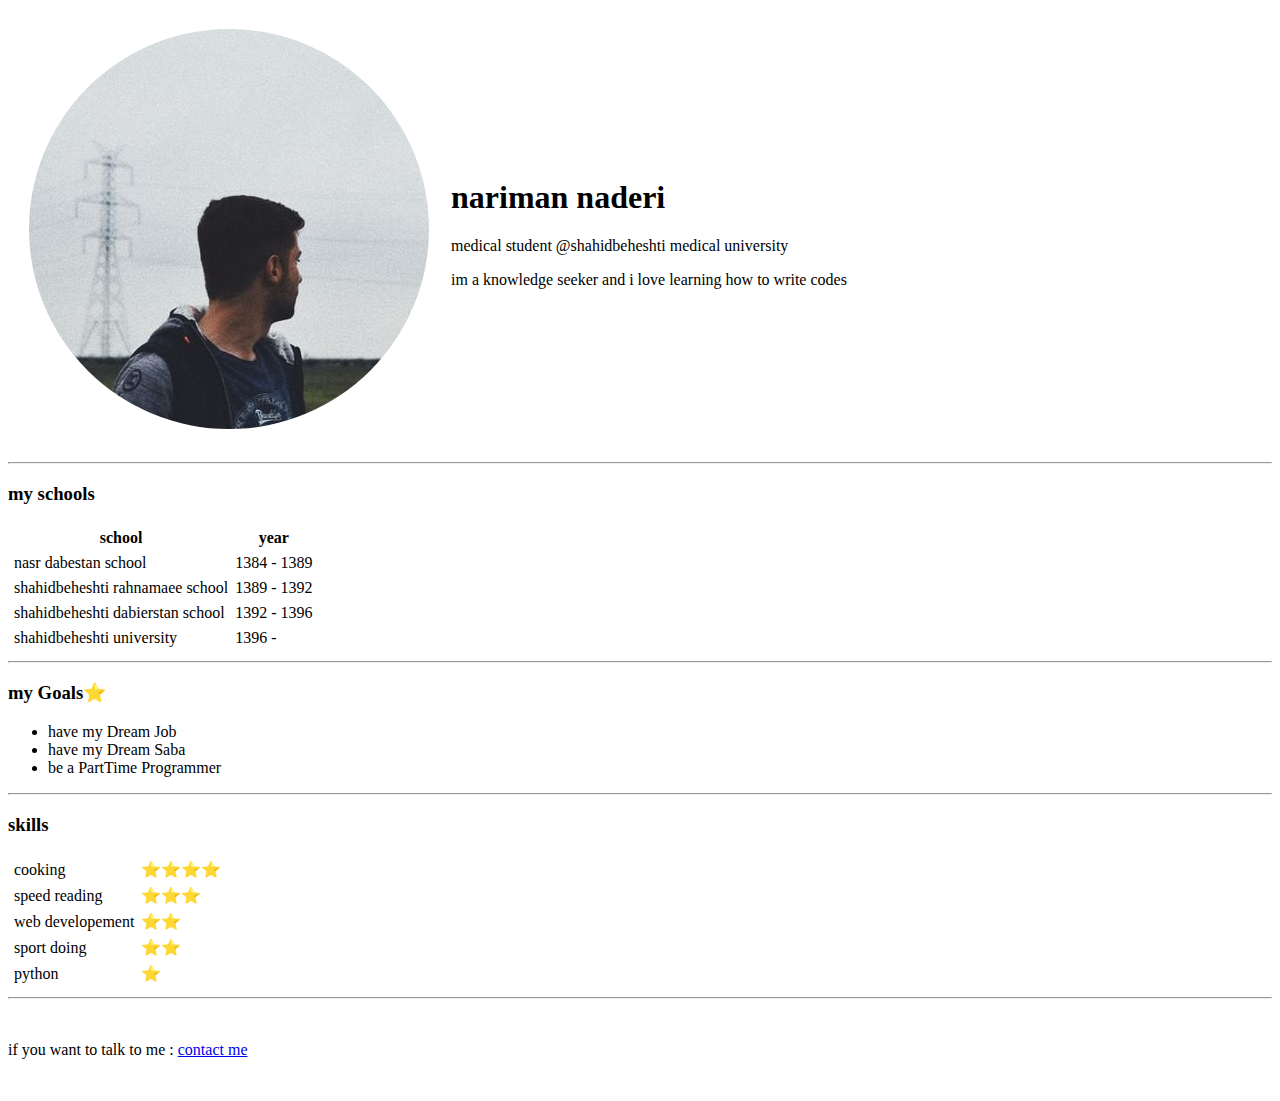
==== index.html @ 0d167742 "Update and rename  index.html to index.html" ====
<!DOCTYPE html>
<html lang="en" dir="ltr">

<head>
  <meta charset="utf-8">
  <title>my ziba website</title>
</head>

<body>
  <table cellspacing="20">
    <tr>
      <td>
        <img src="nariman-round.png" alt="narijoojoo">
      </td>
      <td>
        <h1>nariman naderi</h1>
        <p>medical student @shahidbeheshti medical university </p>
        <p>im a knowledge seeker and i love learning how to write codes</p>
      </td>
    </tr>
  </table>
  <hr>
  <h3>my schools</h3>
  <table cellspacing="5">
    <thead>
      <tr>
        <th> school</th>
        <th> year </th>
      </tr>
    </thead>
    <tbody>
      <tr>
        <td>nasr dabestan school</td>
        <td> 1384 - 1389 </td>
      </tr>
      <tr>
        <td>shahidbeheshti rahnamaee school</td>
        <td> 1389 - 1392 </td>
      </tr>
      <tr>
        <td>shahidbeheshti dabierstan school</td>
        <td> 1392 - 1396 </td>
      </tr>
      <tr>
        <td>shahidbeheshti university</td>
        <td> 1396 - </td>
      </tr>
    </tbody>
  </table>
  <hr>
  <h3>my Goals⭐</h3>
  <ul>
    <li>have my Dream Job</li>
    <li>have my Dream Saba</li>
    <li>be a PartTime Programmer</li>
  </ul>
  <hr>
  <h3>skills</h3>
  <table cellspacing="5">

      <tr>
        <td>cooking</td>
        <td>⭐⭐⭐⭐</td>
      </tr>
      <tr>
        <td>speed reading</td>
        <td>⭐⭐⭐</td>
      </tr>
      <tr>
        <td>web developement</td>
        <td>⭐⭐</td>
      </tr>
      <tr>
        <td>sport doing</td>
        <td>⭐⭐</td>
      </tr>
      <tr>
        <td>python</td>
        <td>⭐</td>
      </tr>

  </table>
  <hr>
  <br>
  <p>if you want to talk to me : <a href="contact_me.html">contact me</a></p>

  <br>
</body>

</html>
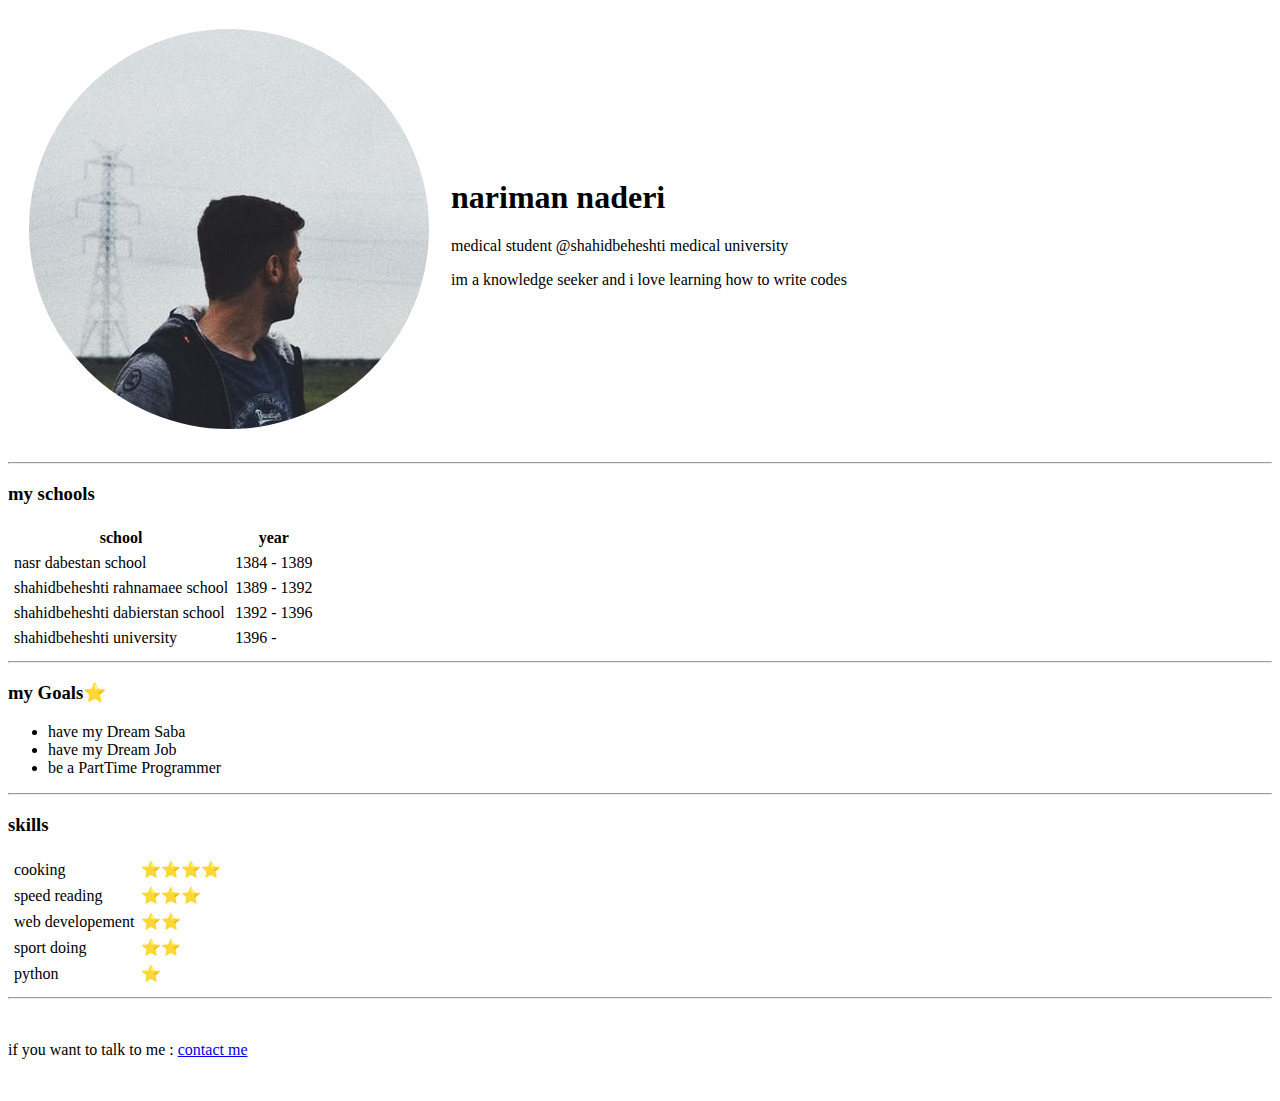
==== commit 6f897de5: "Update index.html" ====
--- a/index.html
+++ b/index.html
@@ -50,8 +50,8 @@
   <hr>
   <h3>my Goals⭐</h3>
   <ul>
+    <li>have my Dream Saba</li>
     <li>have my Dream Job</li>
-    <li>have my Dream Saba</li>
     <li>be a PartTime Programmer</li>
   </ul>
   <hr>
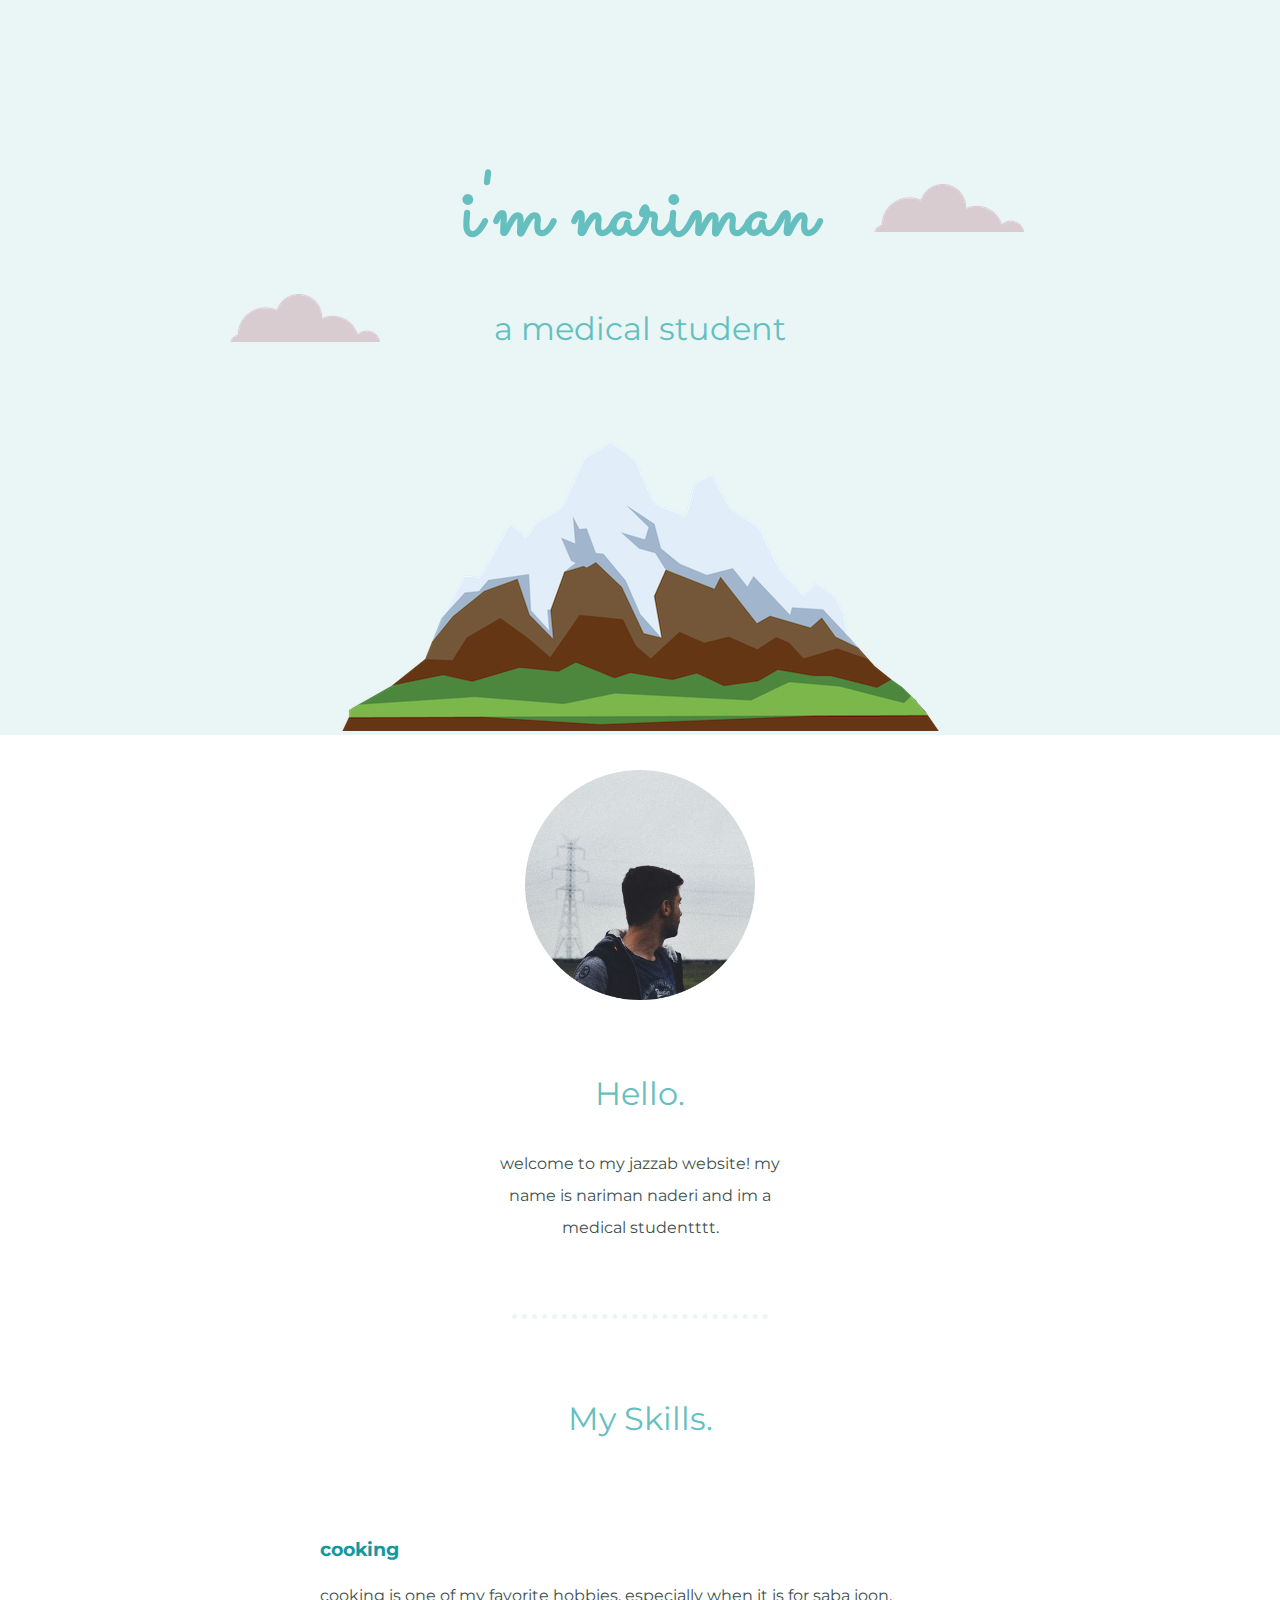
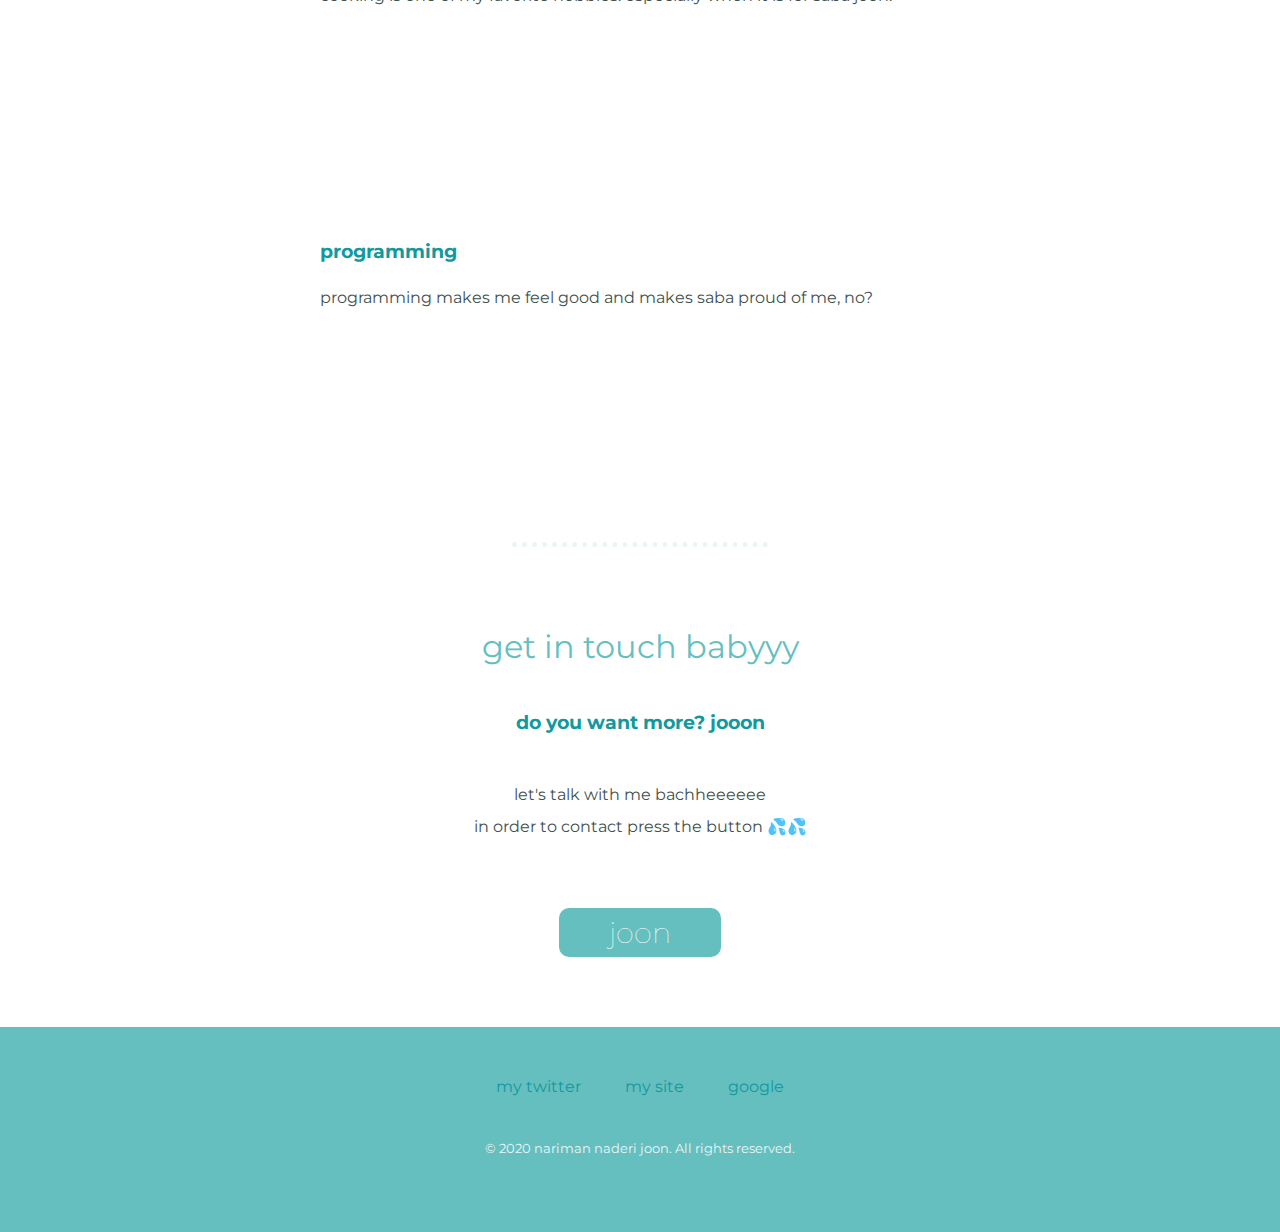
==== commit d74e6a6c: "Add files via upload" ====
--- a/index.html
+++ b/index.html
@@ -3,88 +3,71 @@
 
 <head>
   <meta charset="utf-8">
-  <title>my ziba website</title>
+  <title>nariman naderi website</title>
+  <link rel="stylesheet" href="css/styles.css">
+  <link rel="icon" href="favicon.ico">
+  <link href="https://fonts.googleapis.com/css2?family=Merriweather&family=Montserrat&family=Sacramento&display=swap" rel="stylesheet">
 </head>
 
 <body>
-  <table cellspacing="20">
-    <tr>
-      <td>
-        <img src="nariman-round.png" alt="narijoojoo">
-      </td>
-      <td>
-        <h1>nariman naderi</h1>
-        <p>medical student @shahidbeheshti medical university </p>
-        <p>im a knowledge seeker and i love learning how to write codes</p>
-      </td>
-    </tr>
-  </table>
-  <hr>
-  <h3>my schools</h3>
-  <table cellspacing="5">
-    <thead>
-      <tr>
-        <th> school</th>
-        <th> year </th>
-      </tr>
-    </thead>
-    <tbody>
-      <tr>
-        <td>nasr dabestan school</td>
-        <td> 1384 - 1389 </td>
-      </tr>
-      <tr>
-        <td>shahidbeheshti rahnamaee school</td>
-        <td> 1389 - 1392 </td>
-      </tr>
-      <tr>
-        <td>shahidbeheshti dabierstan school</td>
-        <td> 1392 - 1396 </td>
-      </tr>
-      <tr>
-        <td>shahidbeheshti university</td>
-        <td> 1396 - </td>
-      </tr>
-    </tbody>
-  </table>
-  <hr>
-  <h3>my Goals⭐</h3>
-  <ul>
-    <li>have my Dream Saba</li>
-    <li>have my Dream Job</li>
-    <li>be a PartTime Programmer</li>
-  </ul>
-  <hr>
-  <h3>skills</h3>
-  <table cellspacing="5">
 
-      <tr>
-        <td>cooking</td>
-        <td>⭐⭐⭐⭐</td>
-      </tr>
-      <tr>
-        <td>speed reading</td>
-        <td>⭐⭐⭐</td>
-      </tr>
-      <tr>
-        <td>web developement</td>
-        <td>⭐⭐</td>
-      </tr>
-      <tr>
-        <td>sport doing</td>
-        <td>⭐⭐</td>
-      </tr>
-      <tr>
-        <td>python</td>
-        <td>⭐</td>
-      </tr>
+  <div class="top-container">
+    <img class="top-cloud" src="images/cloud.png" alt="">
+    <h1>i'm nariman</h1>
+    <h2 class="h2top">a medical student</h2>
+    <img class="bottom-cloud" src="images/cloud.png" alt="">
+    <img src="images/mountain.png" alt="">
+  </div>
 
-  </table>
-  <hr>
-  <br>
-  <p>if you want to talk to me : <a href="contact_me.html">contact me</a></p>
 
-  <br>
+
+
+  <div class="middle-container">
+    <div class="profile">
+      <img class="profile-pic pro-dis" src="images/nariman-round.png" alt="">
+      <h2 class="pro-dis">Hello.</h2>
+      <p class="pro-dis info">welcome to my jazzab website! my name is nariman naderi and im a medical studentttt.</p>
+    </div>
+    <hr>
+
+    <div class="skills">
+      <h2>My Skills.</h2>
+
+      <div class="skill-row">
+        <img class="skill-pic1" src="https://image.flaticon.com/icons/svg/1980/1980708.svg" alt="">
+        <h3>cooking</h3>
+        <p>cooking is one of my favorite hobbies. especially when it is for saba joon.<br><br><br><br><br></p>
+      </div>
+
+      <div class="skill-row">
+        <img class="skill-pic2" src="https://image.flaticon.com/icons/svg/1336/1336494.svg" alt="">
+        <h3>programming</h3>
+        <p>programming makes me feel good and makes saba proud of me, no?<br><br><br><br><br></p>
+      </div>
+    </div>
+  </div>
+
+<hr>
+  <div class="contact-me">
+    <h2 class="con">get in touch babyyy</h2>
+    <h3 class="con">do you want more? jooon</h3>
+    <p class="con">let's talk with me bachheeeeee<br />
+    in order to contact press the button 💦💦</p>
+    <a href="https://t.me/Narimanndr" class="BUTTON_FSU">joon</a>
+  </div>
+
+  <div class="bottom-container">
+    <div class="footer-links">
+      <a class="footer-link" href="https://twitter.com/narimanndr">my twitter</a>
+      <a class="footer-link" href="#">my site</a>
+      <a class="footer-link" href="https://google.com">google</a>
+    </div>
+
+    <p class="footer-matn">© 2020 nariman naderi joon. All rights reserved. </p>
+  </div>
+
+
+
 </body>
 
 </html>
--- a/css/styles.css
+++ b/css/styles.css
@@ -0,0 +1,149 @@
+body {
+  margin: 0;
+  text-align: center;
+  font-family: 'Merriweather', serif;
+  color: #40514E;
+}
+
+h1 {
+  font-family: 'Sacramento', cursive;
+  font-size: 5.625rem;
+  color: #66BFBF;
+  margin: 50px 0 0;
+}
+
+h2 {
+  font-family: 'Montserrat', sans-serif;
+  font-size: 2rem;
+  color: #66BFBF;
+  font-weight: normal;
+}
+
+h3 {
+  font-family: 'Montserrat', sans-serif;
+  color: #11999E;
+}
+
+p {
+  font-family: 'Montserrat', sans-serif;
+line-height: 2;
+}
+
+a {
+  color: #11999E;
+}
+
+hr {
+  border-style: dotted none none;
+  width: 20%;
+  height: 10px;
+  border-width: 5px;
+  border-color: #eaf6f6;
+  margin: 70px auto;
+}
+
+
+
+.profile-pic {
+  width: 18%;
+}
+
+.skill-row {
+  width: 50%;
+  margin: 100px auto 100px auto;
+  text-align: left;
+}
+
+.skill-pic1 {
+  width: 20%;
+  float: left;
+  margin-right: 30px;
+}
+
+.skill-pic2 {
+  width: 20%;
+  float: right;
+  margin-left: 30px;
+}
+
+.top-container {
+  padding-top: 100px;
+  background-color: #eaf6f6;
+  position: relative;
+
+}
+
+.top-cloud {
+  position: absolute;
+  right: 20%;
+  top: 25%;
+}
+
+.bottom-cloud {
+  position: absolute;
+  left: 18%;
+  top: 40%;
+}
+
+.pro-dis {
+  margin: 35px auto;
+}
+.info{
+  width: 25%;
+}
+.con {
+  margin: 45px auto;
+}
+
+.BUTTON_FSU {
+  font-family: 'Montserrat', sans-serif;
+  -webkit-border-radius: 10px;
+  -moz-border-radius: 10px;
+  border-radius: 10px;
+  color: #FFFFFF;
+
+  font-size: 1.8rem;
+  font-weight: 100;
+  padding: 7px 50px 7px 50px ;
+  margin-bottom: 50px;
+  margin-top: 20px;
+  background-color: #66BFBF;
+
+  text-decoration: none;
+  display: inline-block;
+  cursor: pointer;
+  text-align: center;
+}
+
+.BUTTON_FSU:hover {
+  background: #E5850E;
+  border: solid #66BFBF 0;
+  -webkit-border-radius: 20px;
+  -moz-border-radius: 20px;
+  border-radius: 20px;
+  text-decoration: none;
+}
+.bottom-container{
+  position: relative;
+  background-color: #66BFBF;
+  padding: 30px 0;
+  margin-top: 20px;
+}
+.footer-link{
+  color: #11999E;
+  margin: 0 20px 0 20px;
+  text-decoration: none;
+}
+.footer-links{
+
+  margin: 20px 0;
+font-family: 'Montserrat', sans-serif;
+}
+.footer-link:hover{
+  color: #eaf6f6;
+}
+.footer-matn{
+  color: #EAF6F6;
+  margin: 40px auto;
+  font-size: 0.8rem;
+}
